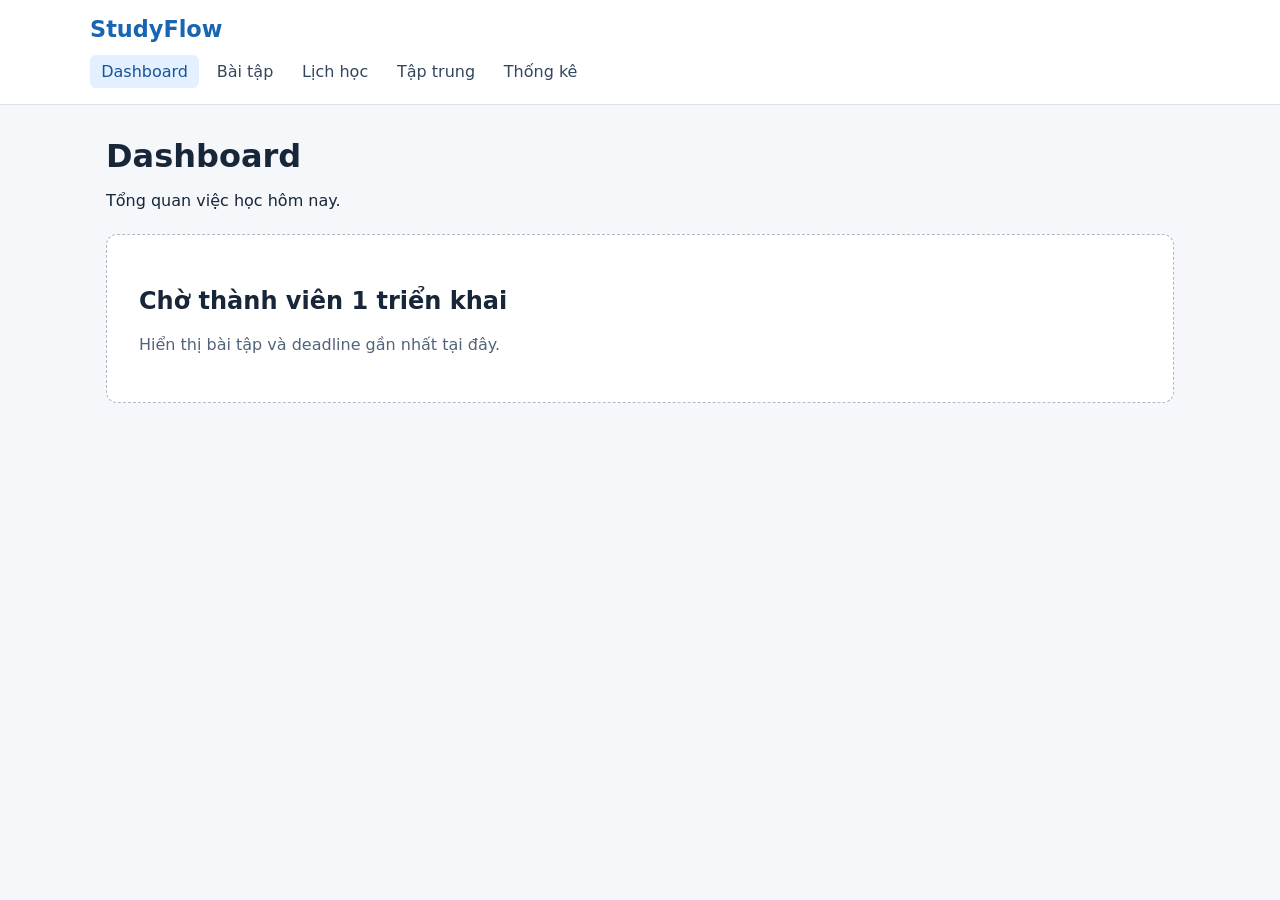
==== index.html @ e75febb8 "chore: scaffold five StudyFlow modules" ====
<!doctype html>
<html lang="vi">
<head>
  <meta charset="utf-8">
  <meta name="viewport" content="width=device-width, initial-scale=1">
  <title>Dashboard | StudyFlow</title>
  <link rel="stylesheet" href="css/global.css">
  <link rel="stylesheet" href="css/dashboard.css">
  <script src="js/storage.js" defer></script>
  <script src="js/dashboard.js" defer></script>
</head>
<body>
  <header class="site-header">
    <a class="brand" href="index.html">StudyFlow</a>
    <nav class="site-nav" aria-label="Điều hướng chính">
      <a href="index.html" aria-current="page">Dashboard</a>
      <a href="pages/tasks.html">Bài tập</a>
      <a href="pages/calendar.html">Lịch học</a>
      <a href="pages/pomodoro.html">Tập trung</a>
      <a href="pages/analytics.html">Thống kê</a>
    </nav>
  </header>
  <main>
    <h1>Dashboard</h1>
    <p>Tổng quan việc học hôm nay.</p>
    <section class="placeholder" aria-label="Nội dung Dashboard">
      <h2>Chờ thành viên 1 triển khai</h2>
      <p>Hiển thị bài tập và deadline gần nhất tại đây.</p>
    </section>
  </main>
</body>
</html>
---- css/global.css ----
:root { font-family: system-ui, sans-serif; color: #172638; background: #f5f7fb; }
* { box-sizing: border-box; }
body { margin: 0; }
.site-header { background: #fff; border-bottom: 1px solid #dbe2ec; padding: 1rem max(1rem, calc((100vw - 1100px) / 2)); }
.brand { color: #1765b3; font-size: 1.4rem; font-weight: 700; text-decoration: none; }
.site-nav { display: flex; flex-wrap: wrap; gap: .4rem; margin-top: .8rem; }
.site-nav a { color: #33465e; padding: .45rem .7rem; text-decoration: none; border-radius: .4rem; }
.site-nav a:hover, .site-nav a[aria-current="page"] { background: #e4efff; color: #12569d; }
main { max-width: 1100px; margin: 2rem auto; padding: 0 1rem; }
h1 { margin-bottom: .3rem; }
.placeholder { background: #fff; border: 1px dashed #aab9cc; border-radius: .7rem; margin-top: 1.5rem; padding: 2rem; }
.placeholder p { color: #52637a; }
---- css/dashboard.css ----
/* Giao diện Dashboard – thành viên 1 */
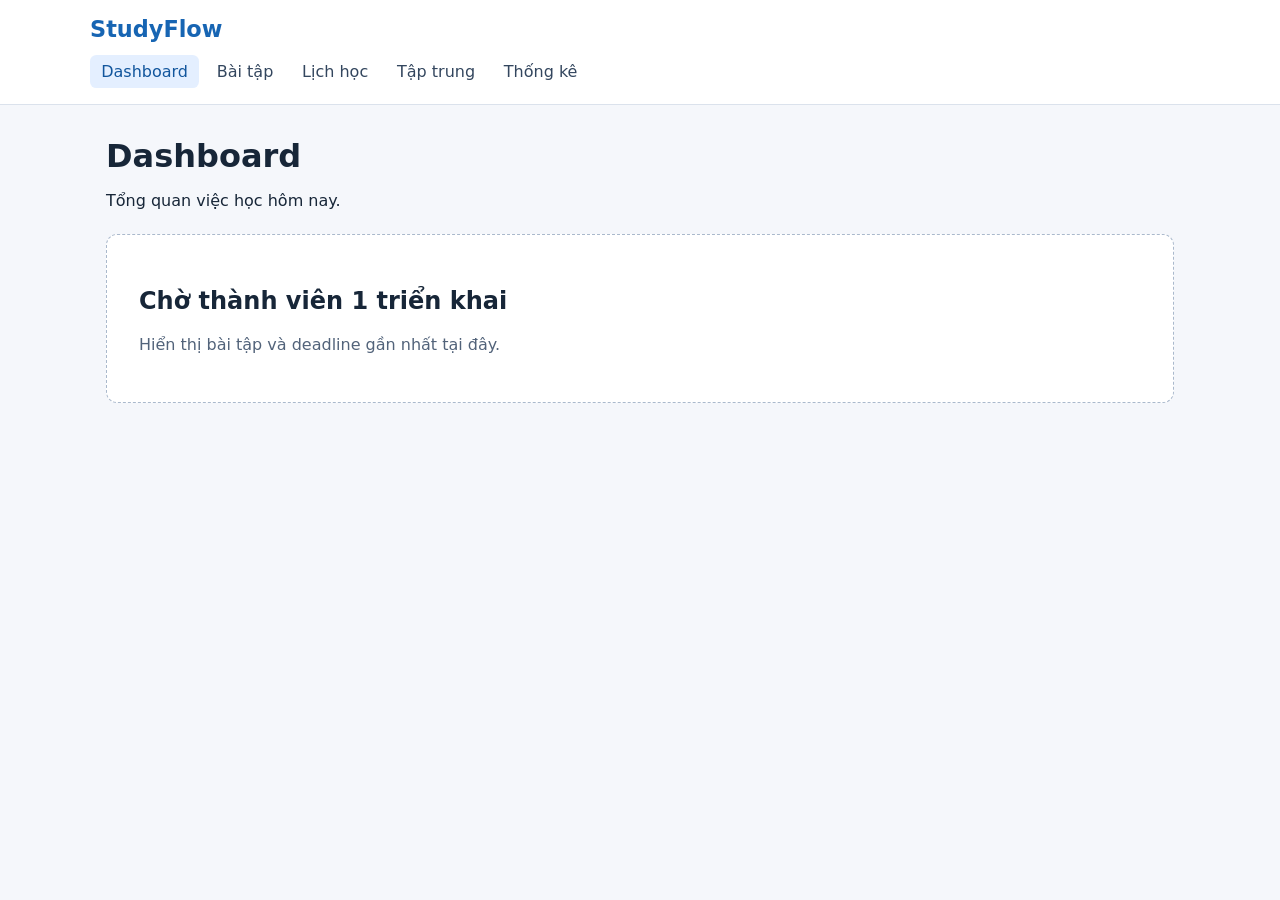
==== commit df955cb6: "chore: establish shared navigation script" ====
--- a/index.html
+++ b/index.html
@@ -7,13 +7,14 @@
   <link rel="stylesheet" href="css/global.css">
   <link rel="stylesheet" href="css/dashboard.css">
   <script src="js/storage.js" defer></script>
+  <script src="js/common.js" defer></script>
   <script src="js/dashboard.js" defer></script>
 </head>
 <body>
   <header class="site-header">
     <a class="brand" href="index.html">StudyFlow</a>
     <nav class="site-nav" aria-label="Điều hướng chính">
-      <a href="index.html" aria-current="page">Dashboard</a>
+      <a href="index.html">Dashboard</a>
       <a href="pages/tasks.html">Bài tập</a>
       <a href="pages/calendar.html">Lịch học</a>
       <a href="pages/pomodoro.html">Tập trung</a>
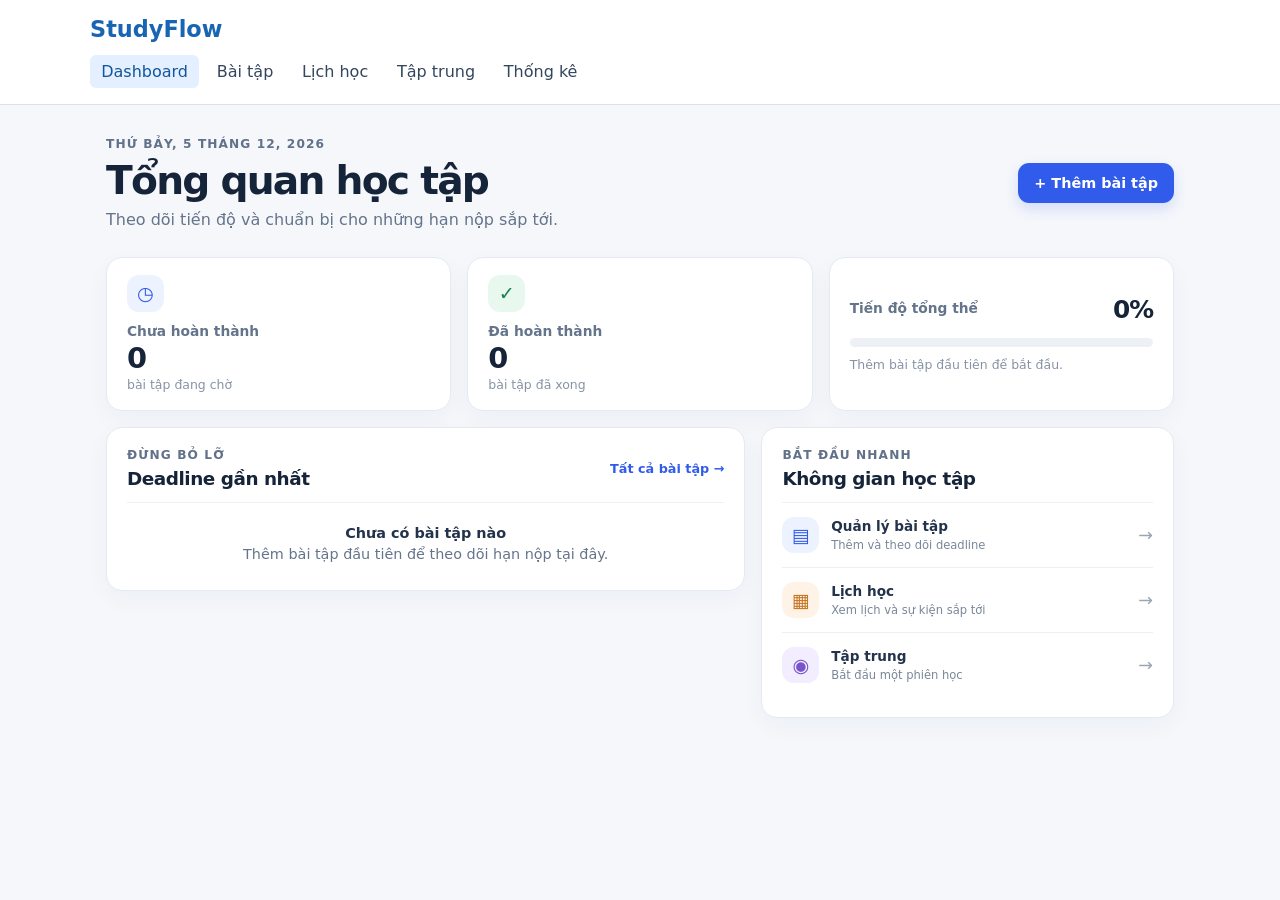
==== commit 18b80d5e: "feat(dashboard): complete study overview" ====
--- a/index.html
+++ b/index.html
@@ -21,13 +21,77 @@
       <a href="pages/analytics.html">Thống kê</a>
     </nav>
   </header>
-  <main>
-    <h1>Dashboard</h1>
-    <p>Tổng quan việc học hôm nay.</p>
-    <section class="placeholder" aria-label="Nội dung Dashboard">
-      <h2>Chờ thành viên 1 triển khai</h2>
-      <p>Hiển thị bài tập và deadline gần nhất tại đây.</p>
+  <main class="dashboard">
+    <section class="dashboard-heading" aria-labelledby="dashboard-title">
+      <div>
+        <p class="dashboard-eyebrow" id="today-label"></p>
+        <h1 id="dashboard-title">Tổng quan học tập</h1>
+        <p class="dashboard-subtitle">Theo dõi tiến độ và chuẩn bị cho những hạn nộp sắp tới.</p>
+      </div>
+      <a class="dashboard-primary-link" href="pages/tasks.html">+ Thêm bài tập</a>
     </section>
+
+    <section class="dashboard-stats" aria-label="Tổng quan bài tập">
+      <article class="dashboard-stat">
+        <span class="dashboard-stat-icon" aria-hidden="true">◷</span>
+        <p>Chưa hoàn thành</p>
+        <strong id="pending-count">0</strong>
+        <span class="dashboard-stat-note">bài tập đang chờ</span>
+      </article>
+      <article class="dashboard-stat">
+        <span class="dashboard-stat-icon dashboard-stat-icon--green" aria-hidden="true">✓</span>
+        <p>Đã hoàn thành</p>
+        <strong id="completed-count">0</strong>
+        <span class="dashboard-stat-note">bài tập đã xong</span>
+      </article>
+      <article class="dashboard-stat dashboard-progress-stat">
+        <div class="dashboard-progress-copy">
+          <p>Tiến độ tổng thể</p>
+          <strong id="completion-rate">0%</strong>
+        </div>
+        <div class="dashboard-progress-track" role="progressbar" aria-label="Tiến độ hoàn thành bài tập" aria-valuemin="0" aria-valuemax="100" aria-valuenow="0" id="completion-progress">
+          <span></span>
+        </div>
+        <span class="dashboard-stat-note" id="progress-note">Bắt đầu từ một việc nhỏ nhé.</span>
+      </article>
+    </section>
+
+    <div class="dashboard-content-grid">
+      <section class="dashboard-panel" aria-labelledby="deadlines-title">
+        <div class="dashboard-panel-heading">
+          <div>
+            <p class="dashboard-eyebrow">Đừng bỏ lỡ</p>
+            <h2 id="deadlines-title">Deadline gần nhất</h2>
+          </div>
+          <a class="dashboard-text-link" href="pages/tasks.html">Tất cả bài tập <span aria-hidden="true">→</span></a>
+        </div>
+        <ul class="deadline-list" id="deadline-list" aria-live="polite"></ul>
+      </section>
+
+      <aside class="dashboard-panel dashboard-shortcuts" aria-labelledby="shortcuts-title">
+        <div class="dashboard-panel-heading">
+          <div>
+            <p class="dashboard-eyebrow">Bắt đầu nhanh</p>
+            <h2 id="shortcuts-title">Không gian học tập</h2>
+          </div>
+        </div>
+        <a class="shortcut-card" href="pages/tasks.html">
+          <span class="shortcut-icon shortcut-icon--blue" aria-hidden="true">▤</span>
+          <span><strong>Quản lý bài tập</strong><small>Thêm và theo dõi deadline</small></span>
+          <span class="shortcut-arrow" aria-hidden="true">→</span>
+        </a>
+        <a class="shortcut-card" href="pages/calendar.html">
+          <span class="shortcut-icon shortcut-icon--orange" aria-hidden="true">▦</span>
+          <span><strong>Lịch học</strong><small>Xem lịch và sự kiện sắp tới</small></span>
+          <span class="shortcut-arrow" aria-hidden="true">→</span>
+        </a>
+        <a class="shortcut-card" href="pages/pomodoro.html">
+          <span class="shortcut-icon shortcut-icon--purple" aria-hidden="true">◉</span>
+          <span><strong>Tập trung</strong><small>Bắt đầu một phiên học</small></span>
+          <span class="shortcut-arrow" aria-hidden="true">→</span>
+        </a>
+      </aside>
+    </div>
   </main>
 </body>
 </html>
--- a/css/dashboard.css
+++ b/css/dashboard.css
@@ -1 +1,371 @@
-/* Giao diện Dashboard – thành viên 1 */
+.dashboard {
+  padding-bottom: 3rem;
+}
+
+.dashboard-heading,
+.dashboard-panel-heading,
+.dashboard-progress-copy {
+  display: flex;
+  align-items: center;
+  justify-content: space-between;
+  gap: 1rem;
+}
+
+.dashboard-heading {
+  margin-bottom: 1.75rem;
+}
+
+.dashboard-eyebrow {
+  margin: 0 0 .4rem;
+  color: #61718a;
+  font-size: .76rem;
+  font-weight: 750;
+  letter-spacing: .09em;
+  text-transform: uppercase;
+}
+
+.dashboard-heading h1 {
+  margin: 0;
+  color: #16243a;
+  font-size: clamp(1.8rem, 4vw, 2.45rem);
+  letter-spacing: -.045em;
+}
+
+.dashboard-subtitle {
+  margin: .45rem 0 0;
+  color: #64748b;
+}
+
+.dashboard-primary-link {
+  flex: 0 0 auto;
+  border-radius: .7rem;
+  background: #315bea;
+  box-shadow: 0 6px 14px #315bea2b;
+  color: white;
+  font-size: .9rem;
+  font-weight: 700;
+  padding: .75rem 1rem;
+  text-decoration: none;
+  transition: background .18s ease, transform .18s ease;
+}
+
+.dashboard-primary-link:hover {
+  background: #244bd1;
+  transform: translateY(-1px);
+}
+
+.dashboard-stats {
+  display: grid;
+  grid-template-columns: repeat(3, minmax(0, 1fr));
+  gap: 1rem;
+  margin-bottom: 1rem;
+}
+
+.dashboard-stat,
+.dashboard-panel {
+  border: 1px solid #e5eaf2;
+  border-radius: 1rem;
+  background: #fff;
+  box-shadow: 0 8px 24px #1b31500a;
+}
+
+.dashboard-stat {
+  min-height: 150px;
+  padding: 1.1rem 1.25rem;
+}
+
+.dashboard-stat-icon,
+.shortcut-icon {
+  display: inline-grid;
+  flex: 0 0 auto;
+  place-items: center;
+  width: 2.3rem;
+  height: 2.3rem;
+  border-radius: .75rem;
+  background: #edf2ff;
+  color: #315bea;
+  font-size: 1.2rem;
+  font-weight: 800;
+}
+
+.dashboard-stat-icon--green {
+  background: #e8f8ef;
+  color: #16834d;
+}
+
+.dashboard-stat > p,
+.dashboard-progress-copy p {
+  margin: .7rem 0 .1rem;
+  color: #64748b;
+  font-size: .86rem;
+  font-weight: 600;
+}
+
+.dashboard-stat > strong,
+.dashboard-progress-copy strong {
+  color: #16243a;
+  font-size: 1.8rem;
+  letter-spacing: -.04em;
+}
+
+.dashboard-stat-note {
+  display: block;
+  margin-top: .15rem;
+  color: #8793a5;
+  font-size: .78rem;
+}
+
+.dashboard-progress-stat {
+  display: flex;
+  flex-direction: column;
+  justify-content: center;
+}
+
+.dashboard-progress-copy p {
+  margin: 0 0 .3rem;
+}
+
+.dashboard-progress-copy strong {
+  font-size: 1.55rem;
+}
+
+.dashboard-progress-track {
+  overflow: hidden;
+  height: .55rem;
+  margin: .85rem 0 .5rem;
+  border-radius: 99px;
+  background: #edf0f5;
+}
+
+.dashboard-progress-track span {
+  display: block;
+  width: 0;
+  height: 100%;
+  border-radius: inherit;
+  background: linear-gradient(90deg, #315bea, #7d69f5);
+  transition: width .35s ease;
+}
+
+.dashboard-content-grid {
+  display: grid;
+  grid-template-columns: minmax(0, 1.55fr) minmax(280px, 1fr);
+  align-items: start;
+  gap: 1rem;
+}
+
+.dashboard-panel {
+  min-width: 0;
+  padding: 1.25rem;
+}
+
+.dashboard-panel-heading {
+  margin-bottom: .8rem;
+}
+
+.dashboard-panel-heading h2 {
+  margin: 0;
+  color: #16243a;
+  font-size: 1.15rem;
+  letter-spacing: -.025em;
+}
+
+.dashboard-text-link {
+  flex: 0 0 auto;
+  color: #315bea;
+  font-size: .8rem;
+  font-weight: 700;
+  text-decoration: none;
+}
+
+.dashboard-text-link:hover {
+  text-decoration: underline;
+}
+
+.deadline-list {
+  margin: 0;
+  padding: 0;
+  list-style: none;
+}
+
+.deadline-item {
+  display: flex;
+  align-items: center;
+  gap: .85rem;
+  border-top: 1px solid #edf0f5;
+  padding: .9rem 0;
+}
+
+.deadline-date {
+  display: grid;
+  flex: 0 0 2.8rem;
+  place-items: center;
+  min-height: 2.8rem;
+  border-radius: .75rem;
+  background: #f1f4fa;
+  color: #40516b;
+  font-size: .72rem;
+  font-weight: 750;
+  line-height: 1.15;
+  text-align: center;
+}
+
+.deadline-date--urgent {
+  background: #fff0ed;
+  color: #c3442e;
+}
+
+.deadline-copy {
+  min-width: 0;
+  flex: 1;
+}
+
+.deadline-title {
+  overflow: hidden;
+  margin: 0;
+  color: #23334b;
+  font-size: .9rem;
+  font-weight: 700;
+  text-overflow: ellipsis;
+  white-space: nowrap;
+}
+
+.deadline-subtitle {
+  overflow: hidden;
+  margin: .22rem 0 0;
+  color: #7a8799;
+  font-size: .76rem;
+  text-overflow: ellipsis;
+  white-space: nowrap;
+}
+
+.deadline-badge {
+  flex: 0 0 auto;
+  border-radius: 99px;
+  background: #edf3ff;
+  color: #3659bd;
+  font-size: .7rem;
+  font-weight: 750;
+  padding: .35rem .55rem;
+}
+
+.deadline-badge--urgent {
+  background: #fff0ed;
+  color: #b93924;
+}
+
+.deadline-empty {
+  border-top: 1px solid #edf0f5;
+  padding: 1.4rem .2rem .5rem;
+  color: #64748b;
+  font-size: .9rem;
+  text-align: center;
+}
+
+.deadline-empty strong {
+  display: block;
+  margin-bottom: .3rem;
+  color: #23334b;
+}
+
+.shortcut-card {
+  display: flex;
+  align-items: center;
+  gap: .75rem;
+  border-top: 1px solid #edf0f5;
+  padding: .85rem 0;
+  color: inherit;
+  text-decoration: none;
+}
+
+.shortcut-card:hover strong {
+  color: #315bea;
+}
+
+.shortcut-card > span:nth-child(2) {
+  min-width: 0;
+  flex: 1;
+}
+
+.shortcut-card strong,
+.shortcut-card small {
+  display: block;
+}
+
+.shortcut-card strong {
+  color: #23334b;
+  font-size: .85rem;
+}
+
+.shortcut-card small {
+  margin-top: .2rem;
+  color: #7a8799;
+  font-size: .72rem;
+}
+
+.shortcut-icon--blue {
+  background: #edf2ff;
+  color: #315bea;
+}
+
+.shortcut-icon--orange {
+  background: #fff3e7;
+  color: #c57723;
+}
+
+.shortcut-icon--purple {
+  background: #f2edff;
+  color: #7853c9;
+}
+
+.shortcut-arrow {
+  color: #9aa5b4;
+  font-size: 1.1rem;
+}
+
+@media (max-width: 760px) {
+  .dashboard-content-grid {
+    grid-template-columns: 1fr;
+  }
+}
+
+@media (max-width: 560px) {
+  .dashboard-heading {
+    align-items: flex-start;
+    flex-direction: column;
+  }
+
+  .dashboard-stats {
+    grid-template-columns: 1fr 1fr;
+    gap: .7rem;
+  }
+
+  .dashboard-stat {
+    min-height: 137px;
+    padding: .9rem;
+  }
+
+  .dashboard-progress-stat {
+    grid-column: 1 / -1;
+    min-height: 120px;
+  }
+
+  .dashboard-panel {
+    padding: 1rem;
+  }
+
+  .deadline-item {
+    gap: .6rem;
+  }
+
+  .deadline-badge {
+    max-width: 5.2rem;
+    text-align: center;
+  }
+}
+
+@media (prefers-reduced-motion: reduce) {
+  .dashboard-primary-link,
+  .dashboard-progress-track span {
+    transition: none;
+  }
+}
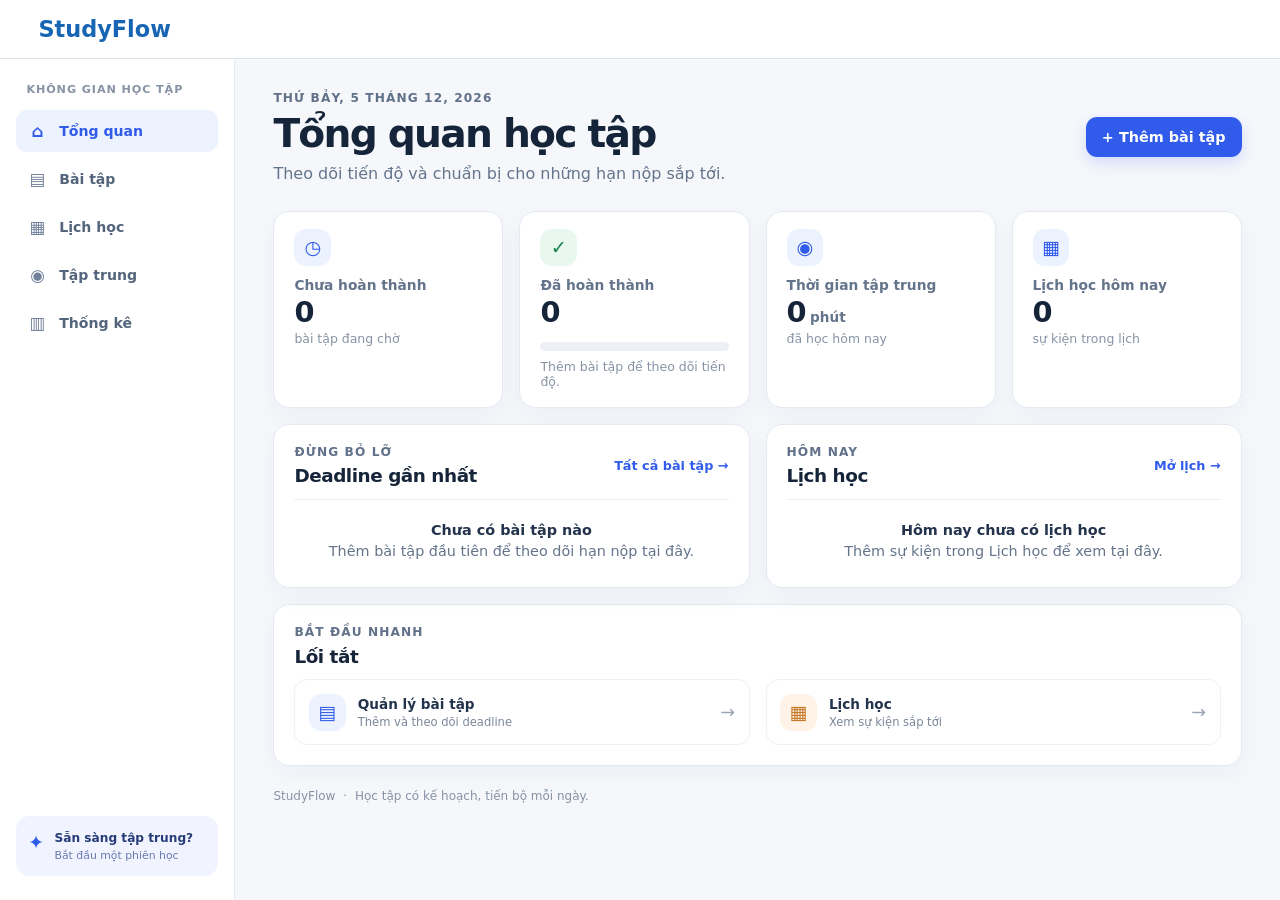
==== commit 4e6e0384: "feat(dashboard): add daily study overview" ====
--- a/index.html
+++ b/index.html
@@ -10,88 +10,112 @@
   <script src="js/common.js" defer></script>
   <script src="js/dashboard.js" defer></script>
 </head>
-<body>
+<body class="dashboard-page">
   <header class="site-header">
     <a class="brand" href="index.html">StudyFlow</a>
-    <nav class="site-nav" aria-label="Điều hướng chính">
-      <a href="index.html">Dashboard</a>
-      <a href="pages/tasks.html">Bài tập</a>
-      <a href="pages/calendar.html">Lịch học</a>
-      <a href="pages/pomodoro.html">Tập trung</a>
-      <a href="pages/analytics.html">Thống kê</a>
-    </nav>
   </header>
-  <main class="dashboard">
-    <section class="dashboard-heading" aria-labelledby="dashboard-title">
-      <div>
-        <p class="dashboard-eyebrow" id="today-label"></p>
-        <h1 id="dashboard-title">Tổng quan học tập</h1>
-        <p class="dashboard-subtitle">Theo dõi tiến độ và chuẩn bị cho những hạn nộp sắp tới.</p>
-      </div>
-      <a class="dashboard-primary-link" href="pages/tasks.html">+ Thêm bài tập</a>
-    </section>
+  <div class="dashboard-layout">
+    <aside class="dashboard-sidebar" aria-label="Thanh bên">
+      <p class="dashboard-sidebar-label">Không gian học tập</p>
+      <nav class="site-nav dashboard-sidebar-nav" aria-label="Điều hướng chính">
+        <a href="index.html"><span aria-hidden="true">⌂</span> Tổng quan</a>
+        <a href="pages/tasks.html"><span aria-hidden="true">▤</span> Bài tập</a>
+        <a href="pages/calendar.html"><span aria-hidden="true">▦</span> Lịch học</a>
+        <a href="pages/pomodoro.html"><span aria-hidden="true">◉</span> Tập trung</a>
+        <a href="pages/analytics.html"><span aria-hidden="true">▥</span> Thống kê</a>
+      </nav>
+      <a class="sidebar-focus-link" href="pages/pomodoro.html">
+        <span aria-hidden="true">✦</span>
+        <span><strong>Sẵn sàng tập trung?</strong><small>Bắt đầu một phiên học</small></span>
+      </a>
+    </aside>
 
-    <section class="dashboard-stats" aria-label="Tổng quan bài tập">
-      <article class="dashboard-stat">
-        <span class="dashboard-stat-icon" aria-hidden="true">◷</span>
-        <p>Chưa hoàn thành</p>
-        <strong id="pending-count">0</strong>
-        <span class="dashboard-stat-note">bài tập đang chờ</span>
-      </article>
-      <article class="dashboard-stat">
-        <span class="dashboard-stat-icon dashboard-stat-icon--green" aria-hidden="true">✓</span>
-        <p>Đã hoàn thành</p>
-        <strong id="completed-count">0</strong>
-        <span class="dashboard-stat-note">bài tập đã xong</span>
-      </article>
-      <article class="dashboard-stat dashboard-progress-stat">
-        <div class="dashboard-progress-copy">
-          <p>Tiến độ tổng thể</p>
-          <strong id="completion-rate">0%</strong>
+    <main class="dashboard">
+      <section class="dashboard-heading" aria-labelledby="dashboard-title">
+        <div>
+          <p class="dashboard-eyebrow" id="today-label"></p>
+          <h1 id="dashboard-title">Tổng quan học tập</h1>
+          <p class="dashboard-subtitle">Theo dõi tiến độ và chuẩn bị cho những hạn nộp sắp tới.</p>
         </div>
-        <div class="dashboard-progress-track" role="progressbar" aria-label="Tiến độ hoàn thành bài tập" aria-valuemin="0" aria-valuemax="100" aria-valuenow="0" id="completion-progress">
-          <span></span>
-        </div>
-        <span class="dashboard-stat-note" id="progress-note">Bắt đầu từ một việc nhỏ nhé.</span>
-      </article>
-    </section>
-
-    <div class="dashboard-content-grid">
-      <section class="dashboard-panel" aria-labelledby="deadlines-title">
-        <div class="dashboard-panel-heading">
-          <div>
-            <p class="dashboard-eyebrow">Đừng bỏ lỡ</p>
-            <h2 id="deadlines-title">Deadline gần nhất</h2>
-          </div>
-          <a class="dashboard-text-link" href="pages/tasks.html">Tất cả bài tập <span aria-hidden="true">→</span></a>
-        </div>
-        <ul class="deadline-list" id="deadline-list" aria-live="polite"></ul>
+        <a class="dashboard-primary-link" href="pages/tasks.html">+ Thêm bài tập</a>
       </section>
 
-      <aside class="dashboard-panel dashboard-shortcuts" aria-labelledby="shortcuts-title">
+      <section class="dashboard-stats" aria-label="Tổng quan học tập">
+        <article class="dashboard-stat">
+          <span class="dashboard-stat-icon" aria-hidden="true">◷</span>
+          <p>Chưa hoàn thành</p>
+          <strong id="pending-count">0</strong>
+          <span class="dashboard-stat-note">bài tập đang chờ</span>
+        </article>
+        <article class="dashboard-stat">
+          <span class="dashboard-stat-icon dashboard-stat-icon--green" aria-hidden="true">✓</span>
+          <p>Đã hoàn thành</p>
+          <strong id="completed-count">0</strong>
+          <div class="dashboard-progress-track" role="progressbar" aria-label="Tiến độ hoàn thành bài tập" aria-valuemin="0" aria-valuemax="100" aria-valuenow="0" id="completion-progress">
+            <span></span>
+          </div>
+          <span class="dashboard-stat-note" id="progress-note">0% tổng số bài tập</span>
+        </article>
+        <article class="dashboard-stat">
+          <span class="dashboard-stat-icon dashboard-stat-icon--purple" aria-hidden="true">◉</span>
+          <p>Thời gian tập trung</p>
+          <strong><span id="focus-minutes">0</span><small class="dashboard-stat-unit"> phút</small></strong>
+          <span class="dashboard-stat-note">đã học hôm nay</span>
+        </article>
+        <article class="dashboard-stat">
+          <span class="dashboard-stat-icon dashboard-stat-icon--orange" aria-hidden="true">▦</span>
+          <p>Lịch học hôm nay</p>
+          <strong id="today-event-count">0</strong>
+          <span class="dashboard-stat-note">sự kiện trong lịch</span>
+        </article>
+      </section>
+
+      <div class="dashboard-content-grid">
+        <section class="dashboard-panel" aria-labelledby="deadlines-title">
+          <div class="dashboard-panel-heading">
+            <div>
+              <p class="dashboard-eyebrow">Đừng bỏ lỡ</p>
+              <h2 id="deadlines-title">Deadline gần nhất</h2>
+            </div>
+            <a class="dashboard-text-link" href="pages/tasks.html">Tất cả bài tập <span aria-hidden="true">→</span></a>
+          </div>
+          <ul class="deadline-list" id="deadline-list" aria-live="polite"></ul>
+        </section>
+
+        <section class="dashboard-panel" aria-labelledby="today-events-title">
+          <div class="dashboard-panel-heading">
+            <div>
+              <p class="dashboard-eyebrow">Hôm nay</p>
+              <h2 id="today-events-title">Lịch học</h2>
+            </div>
+            <a class="dashboard-text-link" href="pages/calendar.html">Mở lịch <span aria-hidden="true">→</span></a>
+          </div>
+          <ul class="today-event-list" id="today-event-list" aria-live="polite"></ul>
+        </section>
+      </div>
+
+      <section class="dashboard-panel dashboard-quick-actions" aria-labelledby="shortcuts-title">
         <div class="dashboard-panel-heading">
           <div>
             <p class="dashboard-eyebrow">Bắt đầu nhanh</p>
-            <h2 id="shortcuts-title">Không gian học tập</h2>
+            <h2 id="shortcuts-title">Lối tắt</h2>
           </div>
         </div>
-        <a class="shortcut-card" href="pages/tasks.html">
-          <span class="shortcut-icon shortcut-icon--blue" aria-hidden="true">▤</span>
-          <span><strong>Quản lý bài tập</strong><small>Thêm và theo dõi deadline</small></span>
-          <span class="shortcut-arrow" aria-hidden="true">→</span>
-        </a>
-        <a class="shortcut-card" href="pages/calendar.html">
-          <span class="shortcut-icon shortcut-icon--orange" aria-hidden="true">▦</span>
-          <span><strong>Lịch học</strong><small>Xem lịch và sự kiện sắp tới</small></span>
-          <span class="shortcut-arrow" aria-hidden="true">→</span>
-        </a>
-        <a class="shortcut-card" href="pages/pomodoro.html">
-          <span class="shortcut-icon shortcut-icon--purple" aria-hidden="true">◉</span>
-          <span><strong>Tập trung</strong><small>Bắt đầu một phiên học</small></span>
-          <span class="shortcut-arrow" aria-hidden="true">→</span>
-        </a>
-      </aside>
-    </div>
-  </main>
+        <div class="shortcut-grid">
+          <a class="shortcut-card" href="pages/tasks.html">
+            <span class="shortcut-icon shortcut-icon--blue" aria-hidden="true">▤</span>
+            <span><strong>Quản lý bài tập</strong><small>Thêm và theo dõi deadline</small></span>
+            <span class="shortcut-arrow" aria-hidden="true">→</span>
+          </a>
+          <a class="shortcut-card" href="pages/calendar.html">
+            <span class="shortcut-icon shortcut-icon--orange" aria-hidden="true">▦</span>
+            <span><strong>Lịch học</strong><small>Xem sự kiện sắp tới</small></span>
+            <span class="shortcut-arrow" aria-hidden="true">→</span>
+          </a>
+        </div>
+      </section>
+      <footer class="dashboard-footer">StudyFlow <span aria-hidden="true">·</span> Học tập có kế hoạch, tiến bộ mỗi ngày.</footer>
+    </main>
+  </div>
 </body>
 </html>
--- a/css/dashboard.css
+++ b/css/dashboard.css
@@ -1,3 +1,108 @@
+.dashboard-page {
+  display: flex;
+  min-height: 100vh;
+  flex-direction: column;
+}
+
+.dashboard-page .site-header {
+  padding: 1rem clamp(1rem, 3vw, 3rem);
+}
+
+.dashboard-layout {
+  display: grid;
+  flex: 1;
+  grid-template-columns: 235px minmax(0, 1fr);
+}
+
+.dashboard-sidebar {
+  display: flex;
+  flex-direction: column;
+  border-right: 1px solid #e5eaf2;
+  background: #fff;
+  padding: 1.5rem 1rem;
+}
+
+.dashboard-sidebar-label {
+  margin: 0 0 .85rem .65rem;
+  color: #8793a5;
+  font-size: .7rem;
+  font-weight: 750;
+  letter-spacing: .08em;
+  text-transform: uppercase;
+}
+
+.dashboard-sidebar-nav {
+  display: grid;
+  gap: .35rem;
+  margin: 0;
+}
+
+.dashboard-sidebar-nav a {
+  display: flex;
+  align-items: center;
+  gap: .75rem;
+  border-radius: .7rem;
+  color: #53647b;
+  font-size: .88rem;
+  font-weight: 650;
+  padding: .7rem .75rem;
+}
+
+.dashboard-sidebar-nav a span {
+  width: 1.2rem;
+  color: #71809a;
+  font-size: 1.05rem;
+  text-align: center;
+}
+
+.dashboard-sidebar-nav a:hover,
+.dashboard-sidebar-nav a[aria-current="page"] {
+  background: #edf2ff;
+  color: #315bea;
+}
+
+.dashboard-sidebar-nav a[aria-current="page"] span {
+  color: #315bea;
+}
+
+.sidebar-focus-link {
+  display: flex;
+  gap: .65rem;
+  margin-top: auto;
+  border-radius: .85rem;
+  background: #f1f4ff;
+  padding: .9rem .75rem;
+  color: #315bea;
+  text-decoration: none;
+}
+
+.sidebar-focus-link > span:first-child {
+  font-size: 1.2rem;
+}
+
+.sidebar-focus-link strong,
+.sidebar-focus-link small {
+  display: block;
+}
+
+.sidebar-focus-link strong {
+  color: #263b78;
+  font-size: .76rem;
+}
+
+.sidebar-focus-link small {
+  margin-top: .25rem;
+  color: #6679b0;
+  font-size: .68rem;
+}
+
+.dashboard-layout > .dashboard {
+  width: 100%;
+  max-width: none;
+  margin: 0;
+  padding: 2rem clamp(1rem, 3vw, 3rem) 1rem;
+}
+
 .dashboard {
   padding-bottom: 3rem;
 }
@@ -56,7 +161,7 @@
 
 .dashboard-stats {
   display: grid;
-  grid-template-columns: repeat(3, minmax(0, 1fr));
+  grid-template-columns: repeat(4, minmax(0, 1fr));
   gap: 1rem;
   margin-bottom: 1rem;
 }
@@ -108,6 +213,13 @@
   letter-spacing: -.04em;
 }
 
+.dashboard-stat-unit {
+  color: #64748b;
+  font-size: .85rem;
+  font-weight: 600;
+  letter-spacing: 0;
+}
+
 .dashboard-stat-note {
   display: block;
   margin-top: .15rem;
@@ -148,7 +260,7 @@
 
 .dashboard-content-grid {
   display: grid;
-  grid-template-columns: minmax(0, 1.55fr) minmax(280px, 1fr);
+  grid-template-columns: repeat(2, minmax(0, 1fr));
   align-items: start;
   gap: 1rem;
 }
@@ -267,6 +379,41 @@
   color: #23334b;
 }
 
+.today-event-list {
+  margin: 0;
+  padding: 0;
+  list-style: none;
+}
+
+.today-event-item {
+  display: flex;
+  align-items: center;
+  gap: .8rem;
+  border-top: 1px solid #edf0f5;
+  padding: .9rem 0;
+}
+
+.today-event-time {
+  flex: 0 0 3.6rem;
+  border-radius: .6rem;
+  background: #f1f4ff;
+  color: #3659bd;
+  font-size: .78rem;
+  font-weight: 750;
+  padding: .5rem .35rem;
+  text-align: center;
+}
+
+.dashboard-quick-actions {
+  margin-top: 1rem;
+}
+
+.shortcut-grid {
+  display: grid;
+  grid-template-columns: repeat(2, minmax(0, 1fr));
+  gap: 1rem;
+}
+
 .shortcut-card {
   display: flex;
   align-items: center;
@@ -277,6 +424,12 @@
   text-decoration: none;
 }
 
+.shortcut-grid .shortcut-card {
+  border: 1px solid #edf0f5;
+  border-radius: .8rem;
+  padding: .85rem;
+}
+
 .shortcut-card:hover strong {
   color: #315bea;
 }
@@ -322,7 +475,52 @@
   font-size: 1.1rem;
 }
 
+.dashboard-footer {
+  padding: 1.4rem 0 .4rem;
+  color: #8793a5;
+  font-size: .75rem;
+}
+
+.dashboard-footer span {
+  padding: 0 .25rem;
+}
+
+@media (max-width: 1100px) {
+  .dashboard-stats {
+    grid-template-columns: repeat(2, minmax(0, 1fr));
+  }
+}
+
 @media (max-width: 760px) {
+  .dashboard-layout {
+    grid-template-columns: 1fr;
+  }
+
+  .dashboard-sidebar {
+    border-right: 0;
+    border-bottom: 1px solid #e5eaf2;
+    padding: .8rem 1rem;
+  }
+
+  .dashboard-sidebar-label,
+  .sidebar-focus-link {
+    display: none;
+  }
+
+  .dashboard-sidebar-nav {
+    display: flex;
+    justify-content: center;
+    gap: .25rem;
+  }
+
+  .dashboard-sidebar-nav a {
+    padding: .55rem .7rem;
+  }
+
+  .dashboard-layout > .dashboard {
+    padding-top: 1.5rem;
+  }
+
   .dashboard-content-grid {
     grid-template-columns: 1fr;
   }
@@ -349,6 +547,23 @@
     min-height: 120px;
   }
 
+  .shortcut-grid {
+    grid-template-columns: 1fr;
+    gap: .5rem;
+  }
+
+  .dashboard-sidebar-nav {
+    justify-content: flex-start;
+    overflow-x: auto;
+  }
+
+  .dashboard-sidebar-nav a {
+    flex: 0 0 auto;
+    gap: .4rem;
+    font-size: .76rem;
+    padding: .5rem .55rem;
+  }
+
   .dashboard-panel {
     padding: 1rem;
   }
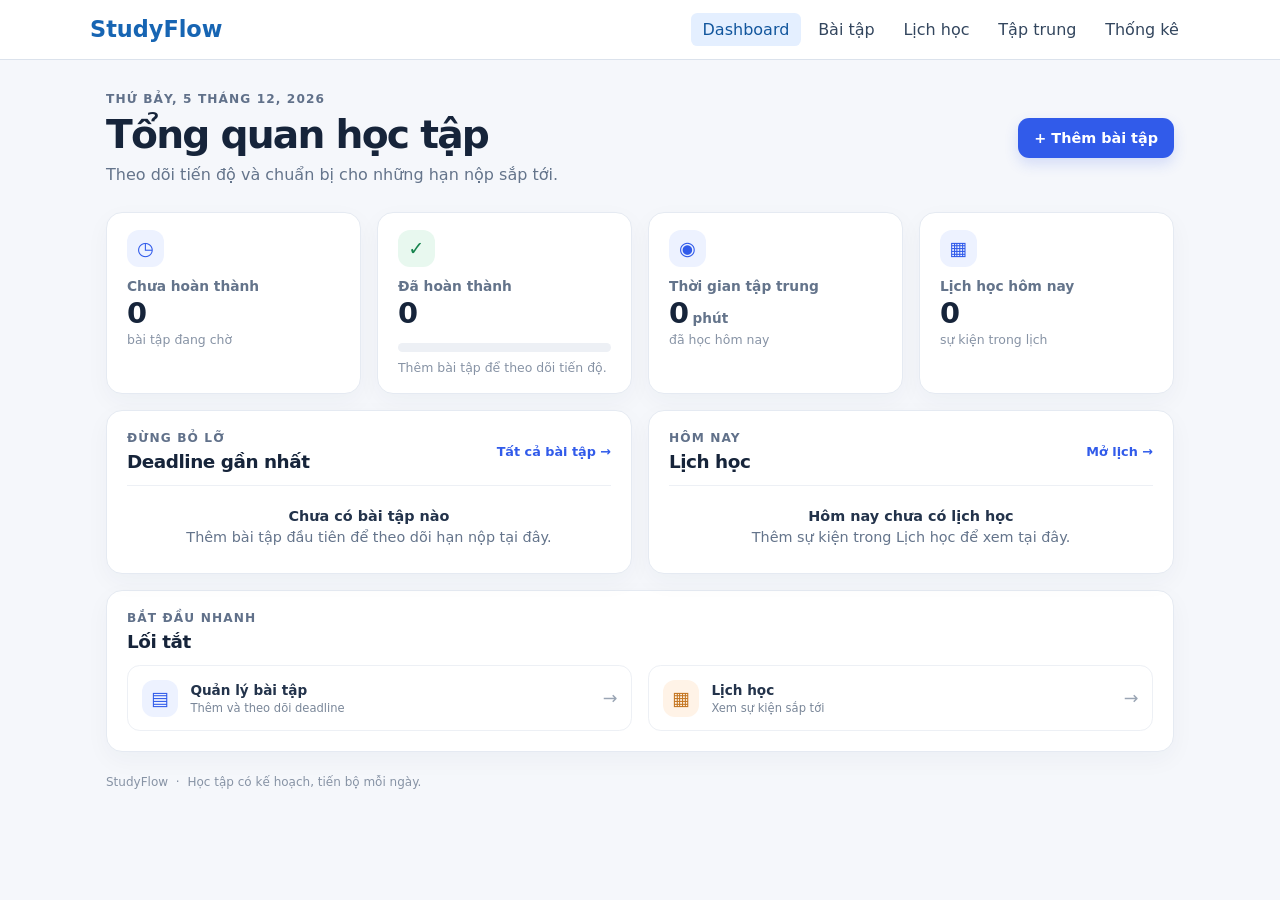
==== commit e8825d70: "feat(dashboard): unify navigation header" ====
--- a/index.html
+++ b/index.html
@@ -13,23 +13,15 @@
 <body class="dashboard-page">
   <header class="site-header">
     <a class="brand" href="index.html">StudyFlow</a>
+    <nav class="site-nav" aria-label="Điều hướng chính">
+      <a href="index.html">Dashboard</a>
+      <a href="pages/tasks.html">Bài tập</a>
+      <a href="pages/calendar.html">Lịch học</a>
+      <a href="pages/pomodoro.html">Tập trung</a>
+      <a href="pages/analytics.html">Thống kê</a>
+    </nav>
   </header>
   <div class="dashboard-layout">
-    <aside class="dashboard-sidebar" aria-label="Thanh bên">
-      <p class="dashboard-sidebar-label">Không gian học tập</p>
-      <nav class="site-nav dashboard-sidebar-nav" aria-label="Điều hướng chính">
-        <a href="index.html"><span aria-hidden="true">⌂</span> Tổng quan</a>
-        <a href="pages/tasks.html"><span aria-hidden="true">▤</span> Bài tập</a>
-        <a href="pages/calendar.html"><span aria-hidden="true">▦</span> Lịch học</a>
-        <a href="pages/pomodoro.html"><span aria-hidden="true">◉</span> Tập trung</a>
-        <a href="pages/analytics.html"><span aria-hidden="true">▥</span> Thống kê</a>
-      </nav>
-      <a class="sidebar-focus-link" href="pages/pomodoro.html">
-        <span aria-hidden="true">✦</span>
-        <span><strong>Sẵn sàng tập trung?</strong><small>Bắt đầu một phiên học</small></span>
-      </a>
-    </aside>
-
     <main class="dashboard">
       <section class="dashboard-heading" aria-labelledby="dashboard-title">
         <div>
--- a/css/global.css
+++ b/css/global.css
@@ -1,12 +1,13 @@
 :root { font-family: system-ui, sans-serif; color: #172638; background: #f5f7fb; }
 * { box-sizing: border-box; }
 body { margin: 0; }
-.site-header { background: #fff; border-bottom: 1px solid #dbe2ec; padding: 1rem max(1rem, calc((100vw - 1100px) / 2)); }
+.site-header { display: flex; align-items: center; justify-content: space-between; gap: 1rem; background: #fff; border-bottom: 1px solid #dbe2ec; padding: .8rem max(1rem, calc((100vw - 1100px) / 2)); }
 .brand { color: #1765b3; font-size: 1.4rem; font-weight: 700; text-decoration: none; }
-.site-nav { display: flex; flex-wrap: wrap; gap: .4rem; margin-top: .8rem; }
+.site-nav { display: flex; flex-wrap: wrap; justify-content: flex-end; gap: .4rem; margin-top: 0; }
 .site-nav a { color: #33465e; padding: .45rem .7rem; text-decoration: none; border-radius: .4rem; }
 .site-nav a:hover, .site-nav a[aria-current="page"] { background: #e4efff; color: #12569d; }
 main { max-width: 1100px; margin: 2rem auto; padding: 0 1rem; }
+@media (max-width: 700px) { .site-header { align-items: flex-start; flex-direction: column; } .site-nav { justify-content: flex-start; } }
 h1 { margin-bottom: .3rem; }
 .placeholder { background: #fff; border: 1px dashed #aab9cc; border-radius: .7rem; margin-top: 1.5rem; padding: 2rem; }
 .placeholder p { color: #52637a; }
--- a/css/dashboard.css
+++ b/css/dashboard.css
@@ -4,103 +4,15 @@
   flex-direction: column;
 }
 
-.dashboard-page .site-header {
-  padding: 1rem clamp(1rem, 3vw, 3rem);
-}
-
 .dashboard-layout {
-  display: grid;
   flex: 1;
-  grid-template-columns: 235px minmax(0, 1fr);
-}
-
-.dashboard-sidebar {
-  display: flex;
-  flex-direction: column;
-  border-right: 1px solid #e5eaf2;
-  background: #fff;
-  padding: 1.5rem 1rem;
-}
-
-.dashboard-sidebar-label {
-  margin: 0 0 .85rem .65rem;
-  color: #8793a5;
-  font-size: .7rem;
-  font-weight: 750;
-  letter-spacing: .08em;
-  text-transform: uppercase;
-}
-
-.dashboard-sidebar-nav {
-  display: grid;
-  gap: .35rem;
-  margin: 0;
-}
-
-.dashboard-sidebar-nav a {
-  display: flex;
-  align-items: center;
-  gap: .75rem;
-  border-radius: .7rem;
-  color: #53647b;
-  font-size: .88rem;
-  font-weight: 650;
-  padding: .7rem .75rem;
-}
-
-.dashboard-sidebar-nav a span {
-  width: 1.2rem;
-  color: #71809a;
-  font-size: 1.05rem;
-  text-align: center;
-}
-
-.dashboard-sidebar-nav a:hover,
-.dashboard-sidebar-nav a[aria-current="page"] {
-  background: #edf2ff;
-  color: #315bea;
-}
-
-.dashboard-sidebar-nav a[aria-current="page"] span {
-  color: #315bea;
-}
-
-.sidebar-focus-link {
-  display: flex;
-  gap: .65rem;
-  margin-top: auto;
-  border-radius: .85rem;
-  background: #f1f4ff;
-  padding: .9rem .75rem;
-  color: #315bea;
-  text-decoration: none;
-}
-
-.sidebar-focus-link > span:first-child {
-  font-size: 1.2rem;
-}
-
-.sidebar-focus-link strong,
-.sidebar-focus-link small {
-  display: block;
-}
-
-.sidebar-focus-link strong {
-  color: #263b78;
-  font-size: .76rem;
-}
-
-.sidebar-focus-link small {
-  margin-top: .25rem;
-  color: #6679b0;
-  font-size: .68rem;
 }
 
 .dashboard-layout > .dashboard {
   width: 100%;
-  max-width: none;
-  margin: 0;
-  padding: 2rem clamp(1rem, 3vw, 3rem) 1rem;
+  max-width: 1100px;
+  margin: 0 auto;
+  padding: 2rem 1rem 1rem;
 }
 
 .dashboard {
@@ -492,31 +404,6 @@
 }
 
 @media (max-width: 760px) {
-  .dashboard-layout {
-    grid-template-columns: 1fr;
-  }
-
-  .dashboard-sidebar {
-    border-right: 0;
-    border-bottom: 1px solid #e5eaf2;
-    padding: .8rem 1rem;
-  }
-
-  .dashboard-sidebar-label,
-  .sidebar-focus-link {
-    display: none;
-  }
-
-  .dashboard-sidebar-nav {
-    display: flex;
-    justify-content: center;
-    gap: .25rem;
-  }
-
-  .dashboard-sidebar-nav a {
-    padding: .55rem .7rem;
-  }
-
   .dashboard-layout > .dashboard {
     padding-top: 1.5rem;
   }
@@ -552,18 +439,6 @@
     gap: .5rem;
   }
 
-  .dashboard-sidebar-nav {
-    justify-content: flex-start;
-    overflow-x: auto;
-  }
-
-  .dashboard-sidebar-nav a {
-    flex: 0 0 auto;
-    gap: .4rem;
-    font-size: .76rem;
-    padding: .5rem .55rem;
-  }
-
   .dashboard-panel {
     padding: 1rem;
   }
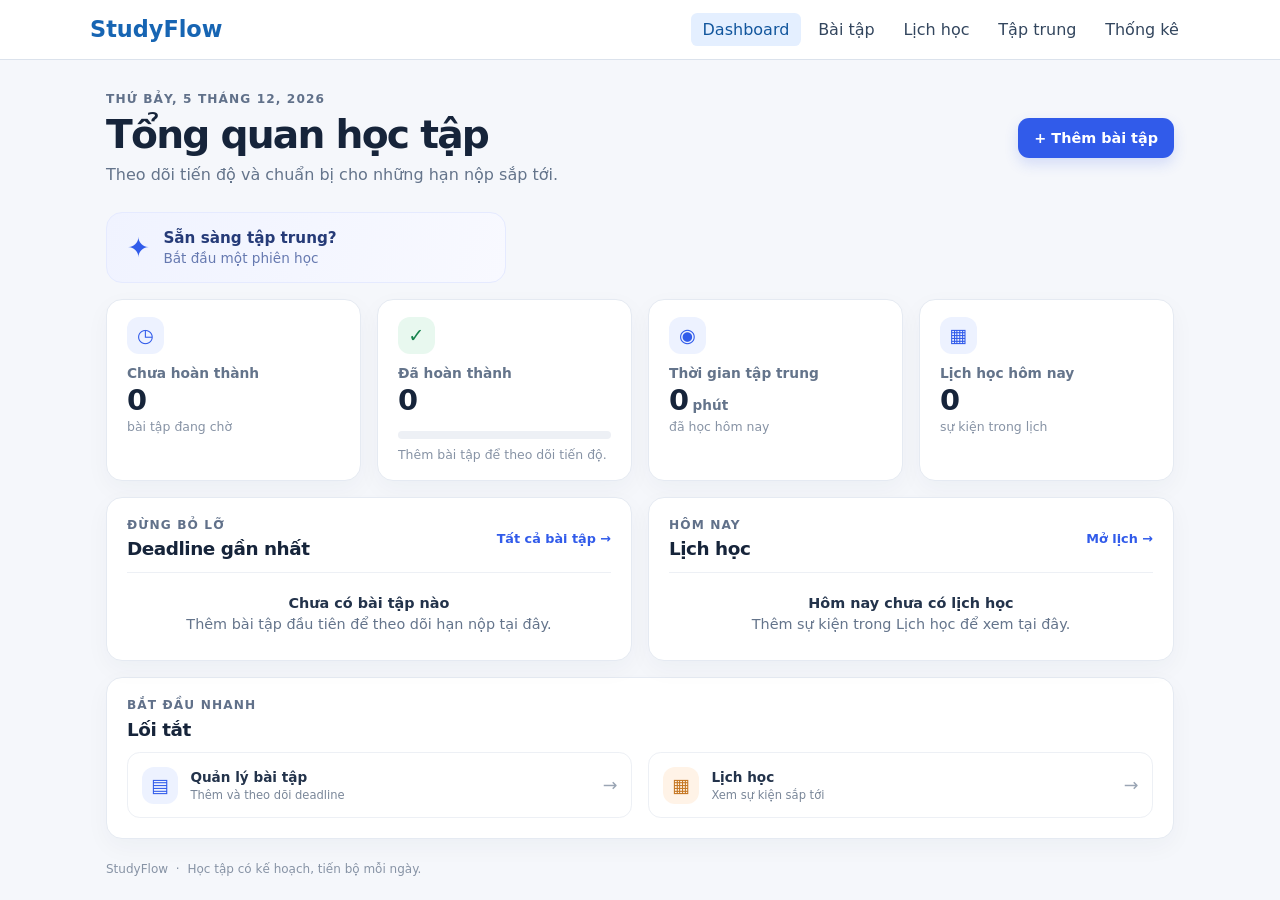
==== commit 8c687f81: "feat(dashboard): restore focus shortcut" ====
--- a/index.html
+++ b/index.html
@@ -31,6 +31,11 @@
         </div>
         <a class="dashboard-primary-link" href="pages/tasks.html">+ Thêm bài tập</a>
       </section>
+
+      <a class="dashboard-focus-link" href="pages/pomodoro.html">
+        <span class="dashboard-focus-icon" aria-hidden="true">✦</span>
+        <span><strong>Sẵn sàng tập trung?</strong><small>Bắt đầu một phiên học</small></span>
+      </a>
 
       <section class="dashboard-stats" aria-label="Tổng quan học tập">
         <article class="dashboard-stat">
--- a/css/dashboard.css
+++ b/css/dashboard.css
@@ -69,6 +69,53 @@
 .dashboard-primary-link:hover {
   background: #244bd1;
   transform: translateY(-1px);
+}
+
+.dashboard-focus-link {
+  display: flex;
+  width: min(100%, 25rem);
+  align-items: center;
+  gap: .85rem;
+  margin-bottom: 1rem;
+  border: 1px solid #e5eaff;
+  border-radius: 1rem;
+  background: linear-gradient(110deg, #f0f3ff, #f8f9ff);
+  padding: 1rem 1.25rem;
+  color: #315bea;
+  text-decoration: none;
+  transition: background .18s ease, transform .18s ease;
+}
+
+.dashboard-focus-link:hover {
+  transform: translateY(-1px);
+  background: #e9edff;
+}
+
+.dashboard-focus-link:focus-visible {
+  outline: 3px solid #8fa7ff;
+  outline-offset: 3px;
+}
+
+.dashboard-focus-icon {
+  color: #315bea;
+  font-size: 1.7rem;
+  line-height: 1;
+}
+
+.dashboard-focus-link strong,
+.dashboard-focus-link small {
+  display: block;
+}
+
+.dashboard-focus-link strong {
+  color: #263b78;
+  font-size: .95rem;
+}
+
+.dashboard-focus-link small {
+  margin-top: .2rem;
+  color: #6679b0;
+  font-size: .85rem;
 }
 
 .dashboard-stats {
@@ -455,6 +502,7 @@
 
 @media (prefers-reduced-motion: reduce) {
   .dashboard-primary-link,
+  .dashboard-focus-link,
   .dashboard-progress-track span {
     transition: none;
   }
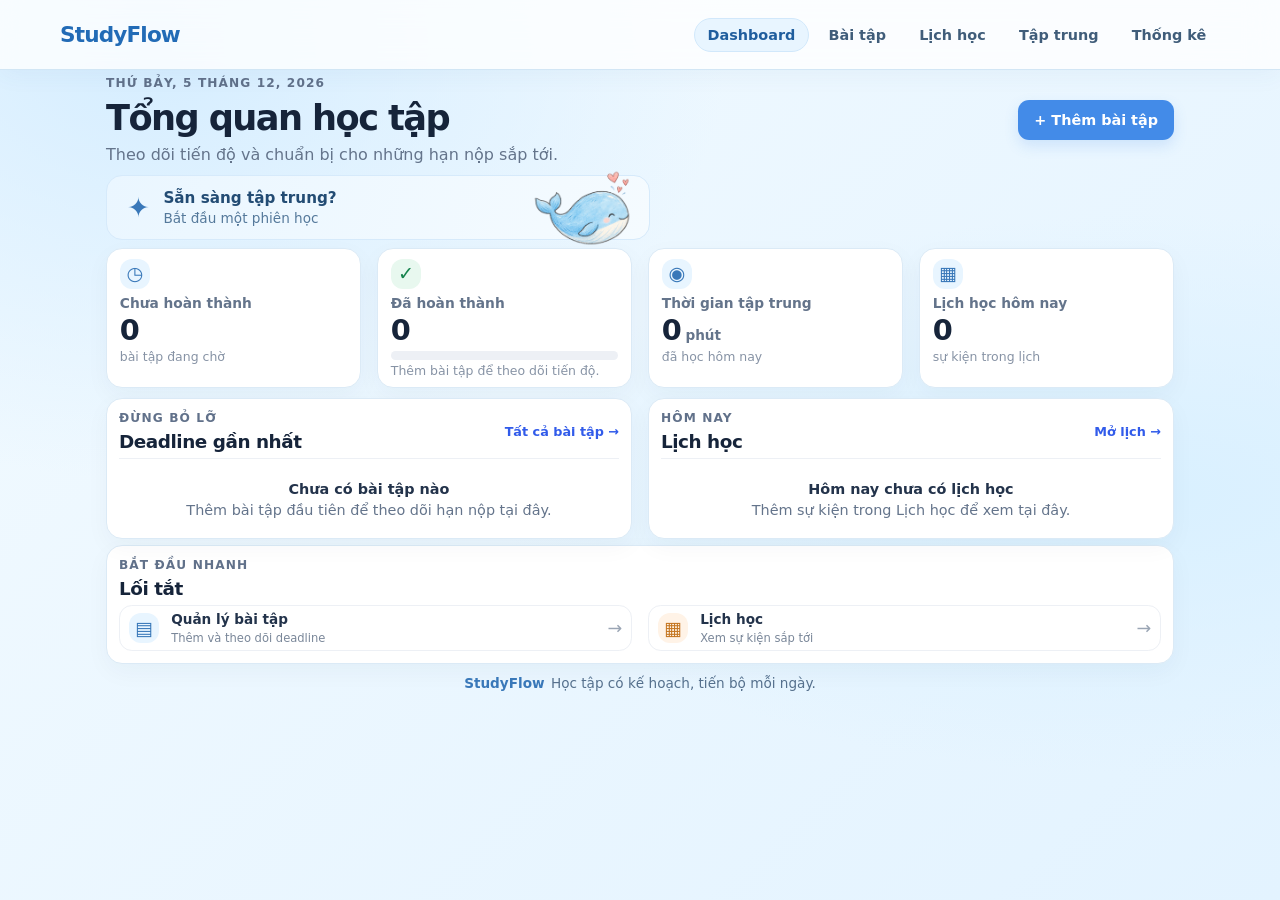
==== commit 9853fedf: "feat(dashboard): complete sky-themed study overview" ====
--- a/index.html
+++ b/index.html
@@ -3,9 +3,16 @@
 <head>
   <meta charset="utf-8">
   <meta name="viewport" content="width=device-width, initial-scale=1">
-  <title>Dashboard | StudyFlow</title>
-  <link rel="stylesheet" href="css/global.css">
-  <link rel="stylesheet" href="css/dashboard.css">
+  <meta name="description" content="StudyFlow giúp bạn quản lý bài tập, lịch học, Pomodoro và theo dõi tiến độ học tập trong một nơi.">
+  <meta name="theme-color" content="#eaf6ff">
+  <meta property="og:type" content="website">
+  <meta property="og:site_name" content="StudyFlow">
+  <meta property="og:title" content="StudyFlow | Dashboard học tập">
+  <meta property="og:description" content="Quản lý bài tập, lịch học, Pomodoro và theo dõi tiến độ học tập.">
+  <title>StudyFlow | Dashboard học tập</title>
+  <link rel="icon" href="assets/favicon.svg" type="image/svg+xml">
+  <link rel="stylesheet" href="css/global.css?v=3">
+  <link rel="stylesheet" href="css/dashboard.css?v=3">
   <script src="js/storage.js" defer></script>
   <script src="js/common.js" defer></script>
   <script src="js/dashboard.js" defer></script>
@@ -35,6 +42,7 @@
       <a class="dashboard-focus-link" href="pages/pomodoro.html">
         <span class="dashboard-focus-icon" aria-hidden="true">✦</span>
         <span><strong>Sẵn sàng tập trung?</strong><small>Bắt đầu một phiên học</small></span>
+        <img class="studyflow-sketch" src="images/whale-pencil.png" alt="" width="900" height="698" decoding="async">
       </a>
 
       <section class="dashboard-stats" aria-label="Tổng quan học tập">
@@ -111,7 +119,7 @@
           </a>
         </div>
       </section>
-      <footer class="dashboard-footer">StudyFlow <span aria-hidden="true">·</span> Học tập có kế hoạch, tiến bộ mỗi ngày.</footer>
+      <footer class="site-footer"><strong>StudyFlow</strong><span>Học tập có kế hoạch, tiến bộ mỗi ngày.</span></footer>
     </main>
   </div>
 </body>
--- a/css/global.css
+++ b/css/global.css
@@ -1,13 +1,56 @@
-:root { font-family: system-ui, sans-serif; color: #172638; background: #f5f7fb; }
+:root {
+  color-scheme: light;
+  font-family: Inter, ui-sans-serif, system-ui, -apple-system, BlinkMacSystemFont, "Segoe UI", sans-serif;
+  color: #173252;
+  background: #eaf6ff;
+  font-synthesis: none;
+  text-rendering: optimizeLegibility;
+  --sky-50: #f5fbff;
+  --sky-100: #e7f4ff;
+  --sky-200: #cfe8fb;
+  --sky-500: #438be8;
+  --sky-600: #286fc9;
+  --ink: #173252;
+  --muted: #55708d;
+  --line: #d7e9f7;
+  --surface: rgb(255 255 255 / 82%);
+  --radius: 1.25rem;
+}
 * { box-sizing: border-box; }
-body { margin: 0; }
-.site-header { display: flex; align-items: center; justify-content: space-between; gap: 1rem; background: #fff; border-bottom: 1px solid #dbe2ec; padding: .8rem max(1rem, calc((100vw - 1100px) / 2)); }
-.brand { color: #1765b3; font-size: 1.4rem; font-weight: 700; text-decoration: none; }
-.site-nav { display: flex; flex-wrap: wrap; justify-content: flex-end; gap: .4rem; margin-top: 0; }
-.site-nav a { color: #33465e; padding: .45rem .7rem; text-decoration: none; border-radius: .4rem; }
-.site-nav a:hover, .site-nav a[aria-current="page"] { background: #e4efff; color: #12569d; }
-main { max-width: 1100px; margin: 2rem auto; padding: 0 1rem; }
-@media (max-width: 700px) { .site-header { align-items: flex-start; flex-direction: column; } .site-nav { justify-content: flex-start; } }
-h1 { margin-bottom: .3rem; }
-.placeholder { background: #fff; border: 1px dashed #aab9cc; border-radius: .7rem; margin-top: 1.5rem; padding: 2rem; }
-.placeholder p { color: #52637a; }
+body { min-width: 320px; min-height: 100vh; margin: 0; background: radial-gradient(ellipse at 12% 5%, #d5edff 0, transparent 36%), radial-gradient(ellipse at 90% 55%, #d9f0ff 0, transparent 40%), linear-gradient(135deg, #f2faff, #e3f3ff); color: var(--ink); }
+button, input, select { font: inherit; }
+button, a, select { -webkit-tap-highlight-color: transparent; }
+a { color: var(--sky-600); }
+:focus-visible { outline: 3px solid #65a8ef; outline-offset: 3px; }
+.site-header { position: relative; z-index: 5; display: flex; min-height: 70px; align-items: center; justify-content: space-between; gap: 1rem; border-bottom: 1px solid rgb(202 226 244 / 85%); padding: .7rem max(1rem, calc((100vw - 1160px) / 2)); background: rgb(255 255 255 / 78%); box-shadow: 0 5px 24px rgb(50 106 154 / 5%); backdrop-filter: blur(16px); }
+.brand { color: #226bb6; font-size: 1.35rem; font-weight: 800; letter-spacing: -.04em; text-decoration: none; }
+.site-nav { display: flex; flex-wrap: wrap; justify-content: flex-end; gap: .35rem; margin: 0; }
+.site-nav a { border: 1px solid transparent; border-radius: 999px; padding: .5rem .8rem; color: #405d7a; font-size: .9rem; font-weight: 650; text-decoration: none; transition: background .18s ease, color .18s ease; }
+.site-nav a:hover, .site-nav a[aria-current="page"] { border-color: #d1e8fb; background: #e8f5ff; color: #205e9e; }
+main { max-width: 1160px; margin: 1rem auto; padding: 0 1rem; }
+.module-heading { display: flex; align-items: end; justify-content: space-between; gap: 1rem; margin-bottom: 1.4rem; }
+.module-heading .studyflow-sketch { width: 84px; height: 58px; flex: 0 0 auto; object-fit: contain; }
+.module-heading h1 { margin: .25rem 0; font-size: clamp(1.8rem, 4vw, 2.5rem); letter-spacing: -.045em; }
+.module-heading p:last-child { margin: .4rem 0 0; color: var(--muted); }
+.module-eyebrow { margin: 0; color: #3978b9; font-size: .72rem; font-weight: 800; letter-spacing: .12em; }
+.module-link, .button-primary, .button-quiet, .icon-button { display: inline-flex; min-height: 42px; align-items: center; justify-content: center; gap: .4rem; border: 1px solid var(--line); border-radius: 999px; padding: .65rem 1rem; font-weight: 700; text-decoration: none; cursor: pointer; }
+.module-link, .button-primary { border-color: transparent; color: #fff; background: linear-gradient(135deg, #4d9aeb, #3479d0); box-shadow: 0 7px 18px rgb(53 127 204 / 18%); }
+.button-quiet, .icon-button { color: #315c83; background: rgb(255 255 255 / 78%); }
+.icon-button { width: 42px; padding: .5rem; font-size: 1.3rem; }
+.site-footer { display: flex; flex-wrap: wrap; justify-content: center; gap: .4rem; padding: .7rem 1rem 1rem; color: var(--muted); font-size: .85rem; }
+.site-footer strong { color: #3978b9; }
+.sr-only { position: absolute; width: 1px; height: 1px; overflow: hidden; clip: rect(0, 0, 0, 0); white-space: nowrap; clip-path: inset(50%); }
+@media (max-width: 700px) {
+  .site-header { align-items: flex-start; flex-direction: column; gap: .45rem; padding: .8rem 1rem; }
+  .site-nav { justify-content: flex-start; gap: .2rem; }
+  .site-nav a { padding: .45rem .65rem; font-size: .84rem; }
+  main { margin: 1.25rem auto; }
+  .module-heading { align-items: flex-start; flex-direction: column; }
+  .module-heading .studyflow-sketch { align-self: center; width: 68px; height: 46px; }
+}
+@media (min-width: 1000px) and (max-height: 760px) {
+  .site-header { min-height: 60px; padding-block: .4rem; }
+  main { margin-block: .55rem; }
+  .site-footer { padding-block: .25rem .55rem; }
+}
+@media (prefers-reduced-motion: reduce) { *, *::before, *::after { scroll-behavior: auto !important; transition-duration: .01ms !important; animation-duration: .01ms !important; animation-iteration-count: 1 !important; } }
--- a/css/dashboard.css
+++ b/css/dashboard.css
@@ -12,11 +12,11 @@
   width: 100%;
   max-width: 1100px;
   margin: 0 auto;
-  padding: 2rem 1rem 1rem;
+  padding: .4rem 1rem .3rem;
 }
 
 .dashboard {
-  padding-bottom: 3rem;
+  padding-bottom: .75rem;
 }
 
 .dashboard-heading,
@@ -29,7 +29,7 @@
 }
 
 .dashboard-heading {
-  margin-bottom: 1.75rem;
+  margin-bottom: .7rem;
 }
 
 .dashboard-eyebrow {
@@ -44,7 +44,7 @@
 .dashboard-heading h1 {
   margin: 0;
   color: #16243a;
-  font-size: clamp(1.8rem, 4vw, 2.45rem);
+  font-size: clamp(1.75rem, 3.6vw, 2.2rem);
   letter-spacing: -.045em;
 }
 
@@ -56,8 +56,8 @@
 .dashboard-primary-link {
   flex: 0 0 auto;
   border-radius: .7rem;
-  background: #315bea;
-  box-shadow: 0 6px 14px #315bea2b;
+  background: #438be8;
+  box-shadow: 0 6px 14px #438be82b;
   color: white;
   font-size: .9rem;
   font-weight: 700;
@@ -67,37 +67,41 @@
 }
 
 .dashboard-primary-link:hover {
-  background: #244bd1;
+  background: #286fc9;
   transform: translateY(-1px);
 }
 
 .dashboard-focus-link {
-  display: flex;
-  width: min(100%, 25rem);
+  position: relative;
+  isolation: isolate;
+  display: flex;
+  width: min(100%, 34rem);
   align-items: center;
   gap: .85rem;
-  margin-bottom: 1rem;
-  border: 1px solid #e5eaff;
+  margin-bottom: .5rem;
+  border: 1px solid #d6eafb;
   border-radius: 1rem;
-  background: linear-gradient(110deg, #f0f3ff, #f8f9ff);
-  padding: 1rem 1.25rem;
-  color: #315bea;
+  background: linear-gradient(110deg, #eaf6ff, #f5fbff);
+  padding: .8rem 9rem .8rem 1.25rem;
+  color: #3978b9;
   text-decoration: none;
   transition: background .18s ease, transform .18s ease;
 }
 
+.dashboard-focus-link .studyflow-sketch { position: absolute; z-index: -1; top: 50%; right: .5rem; width: 118px; height: 78px; object-fit: contain; transform: translateY(-50%); }
+
 .dashboard-focus-link:hover {
   transform: translateY(-1px);
-  background: #e9edff;
+  background: #e2f2ff;
 }
 
 .dashboard-focus-link:focus-visible {
-  outline: 3px solid #8fa7ff;
+  outline: 3px solid #8cc7f5;
   outline-offset: 3px;
 }
 
 .dashboard-focus-icon {
-  color: #315bea;
+  color: #3978b9;
   font-size: 1.7rem;
   line-height: 1;
 }
@@ -108,13 +112,13 @@
 }
 
 .dashboard-focus-link strong {
-  color: #263b78;
+  color: #234c74;
   font-size: .95rem;
 }
 
 .dashboard-focus-link small {
   margin-top: .2rem;
-  color: #6679b0;
+  color: #55799b;
   font-size: .85rem;
 }
 
@@ -122,20 +126,20 @@
   display: grid;
   grid-template-columns: repeat(4, minmax(0, 1fr));
   gap: 1rem;
-  margin-bottom: 1rem;
+  margin-bottom: .6rem;
 }
 
 .dashboard-stat,
 .dashboard-panel {
-  border: 1px solid #e5eaf2;
+  border: 1px solid #dbeaf6;
   border-radius: 1rem;
   background: #fff;
   box-shadow: 0 8px 24px #1b31500a;
 }
 
 .dashboard-stat {
-  min-height: 150px;
-  padding: 1.1rem 1.25rem;
+  min-height: 112px;
+  padding: .6rem .8rem;
 }
 
 .dashboard-stat-icon,
@@ -143,11 +147,11 @@
   display: inline-grid;
   flex: 0 0 auto;
   place-items: center;
-  width: 2.3rem;
-  height: 2.3rem;
+  width: 1.9rem;
+  height: 1.9rem;
   border-radius: .75rem;
-  background: #edf2ff;
-  color: #315bea;
+  background: #e8f5ff;
+  color: #3978b9;
   font-size: 1.2rem;
   font-weight: 800;
 }
@@ -159,7 +163,7 @@
 
 .dashboard-stat > p,
 .dashboard-progress-copy p {
-  margin: .7rem 0 .1rem;
+  margin: .4rem 0 .1rem;
   color: #64748b;
   font-size: .86rem;
   font-weight: 600;
@@ -203,7 +207,7 @@
 .dashboard-progress-track {
   overflow: hidden;
   height: .55rem;
-  margin: .85rem 0 .5rem;
+  margin: .25rem 0 .2rem;
   border-radius: 99px;
   background: #edf0f5;
 }
@@ -226,11 +230,11 @@
 
 .dashboard-panel {
   min-width: 0;
-  padding: 1.25rem;
+  padding: .75rem;
 }
 
 .dashboard-panel-heading {
-  margin-bottom: .8rem;
+  margin-bottom: .35rem;
 }
 
 .dashboard-panel-heading h2 {
@@ -263,14 +267,14 @@
   align-items: center;
   gap: .85rem;
   border-top: 1px solid #edf0f5;
-  padding: .9rem 0;
+  padding: .15rem 0;
 }
 
 .deadline-date {
   display: grid;
-  flex: 0 0 2.8rem;
+  flex: 0 0 2.5rem;
   place-items: center;
-  min-height: 2.8rem;
+  min-height: 1.8rem;
   border-radius: .75rem;
   background: #f1f4fa;
   color: #40516b;
@@ -316,7 +320,7 @@
   color: #3659bd;
   font-size: .7rem;
   font-weight: 750;
-  padding: .35rem .55rem;
+  padding: .25rem .4rem;
 }
 
 .deadline-badge--urgent {
@@ -349,7 +353,7 @@
   align-items: center;
   gap: .8rem;
   border-top: 1px solid #edf0f5;
-  padding: .9rem 0;
+  padding: .4rem 0;
 }
 
 .today-event-time {
@@ -359,12 +363,12 @@
   color: #3659bd;
   font-size: .78rem;
   font-weight: 750;
-  padding: .5rem .35rem;
+  padding: .35rem .3rem;
   text-align: center;
 }
 
 .dashboard-quick-actions {
-  margin-top: 1rem;
+  margin-top: .35rem;
 }
 
 .shortcut-grid {
@@ -386,7 +390,7 @@
 .shortcut-grid .shortcut-card {
   border: 1px solid #edf0f5;
   border-radius: .8rem;
-  padding: .85rem;
+  padding: .35rem .55rem;
 }
 
 .shortcut-card:hover strong {
@@ -415,8 +419,8 @@
 }
 
 .shortcut-icon--blue {
-  background: #edf2ff;
-  color: #315bea;
+  background: #e8f5ff;
+  color: #3978b9;
 }
 
 .shortcut-icon--orange {
@@ -489,6 +493,9 @@
   .dashboard-panel {
     padding: 1rem;
   }
+
+  .dashboard-focus-link { padding-right: 5.5rem; }
+  .dashboard-focus-link .studyflow-sketch { right: .2rem; width: 82px; height: 58px; opacity: .7; }
 
   .deadline-item {
     gap: .6rem;
